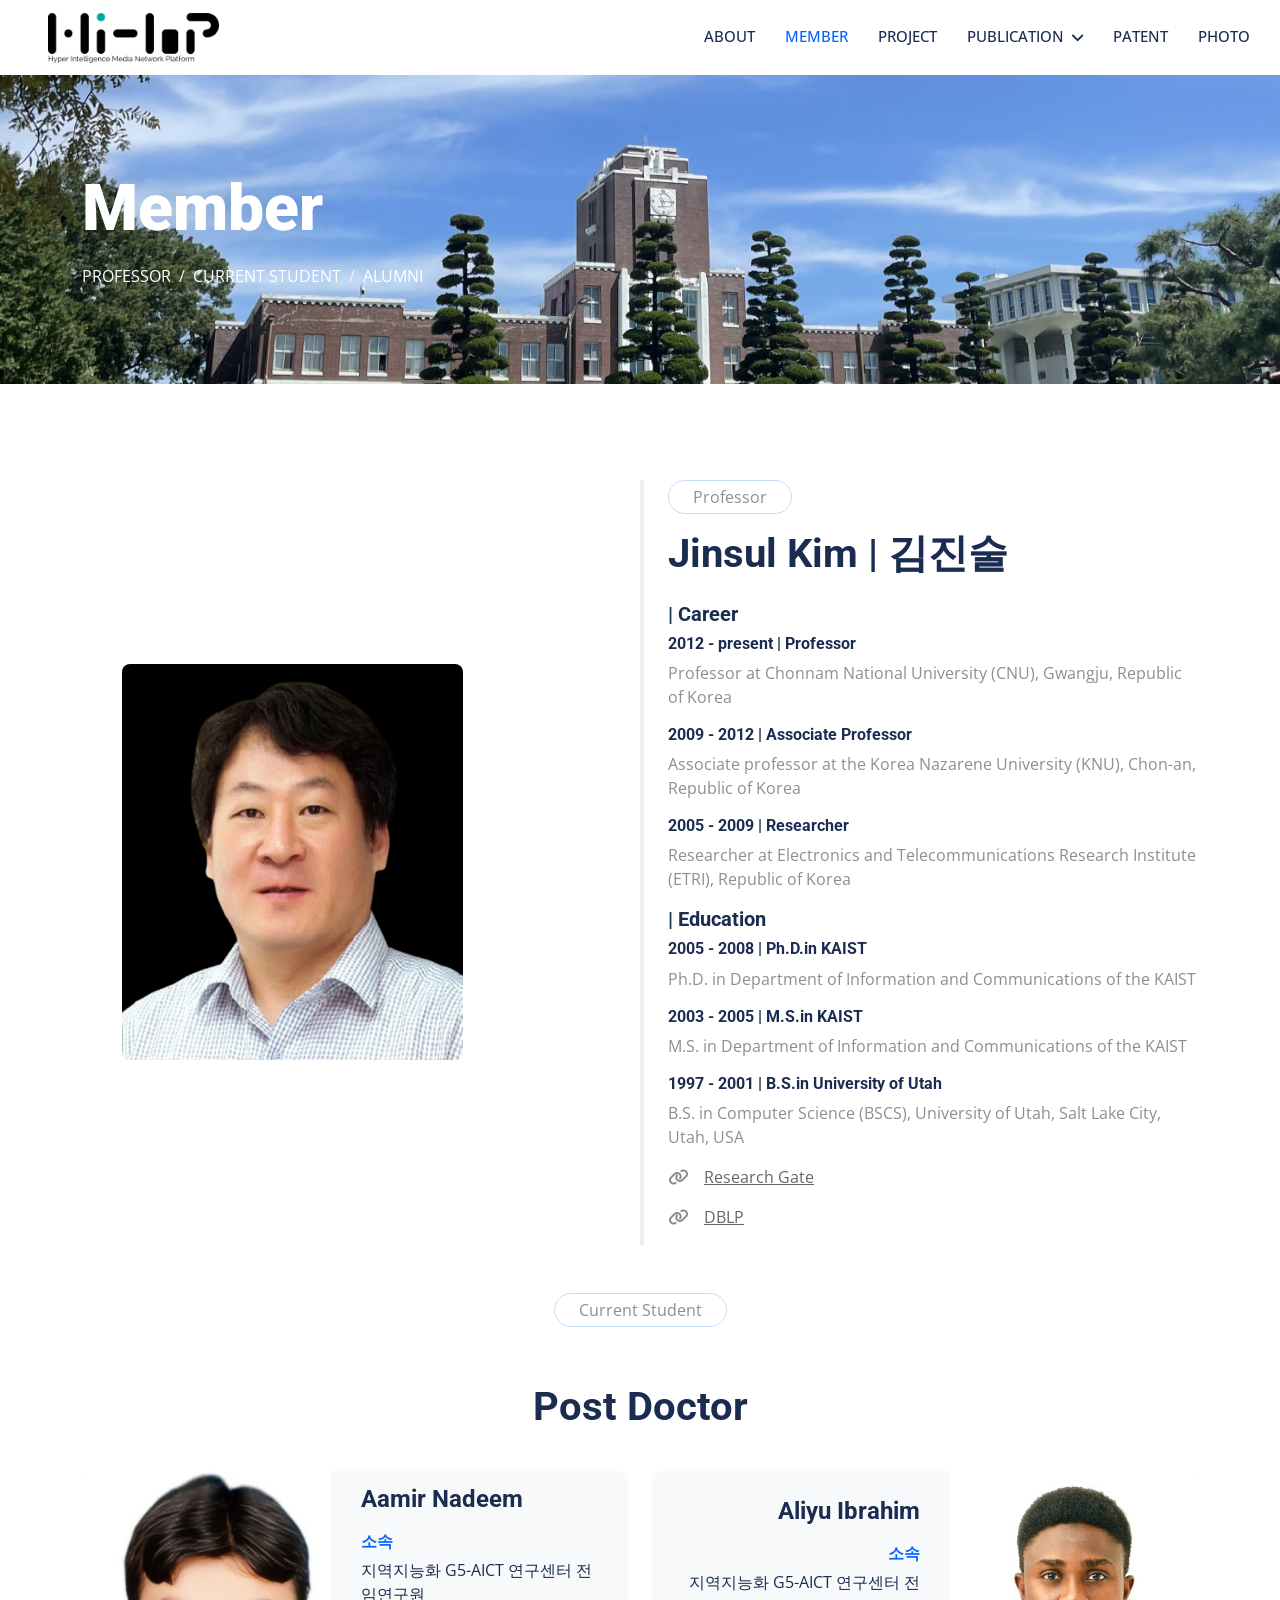
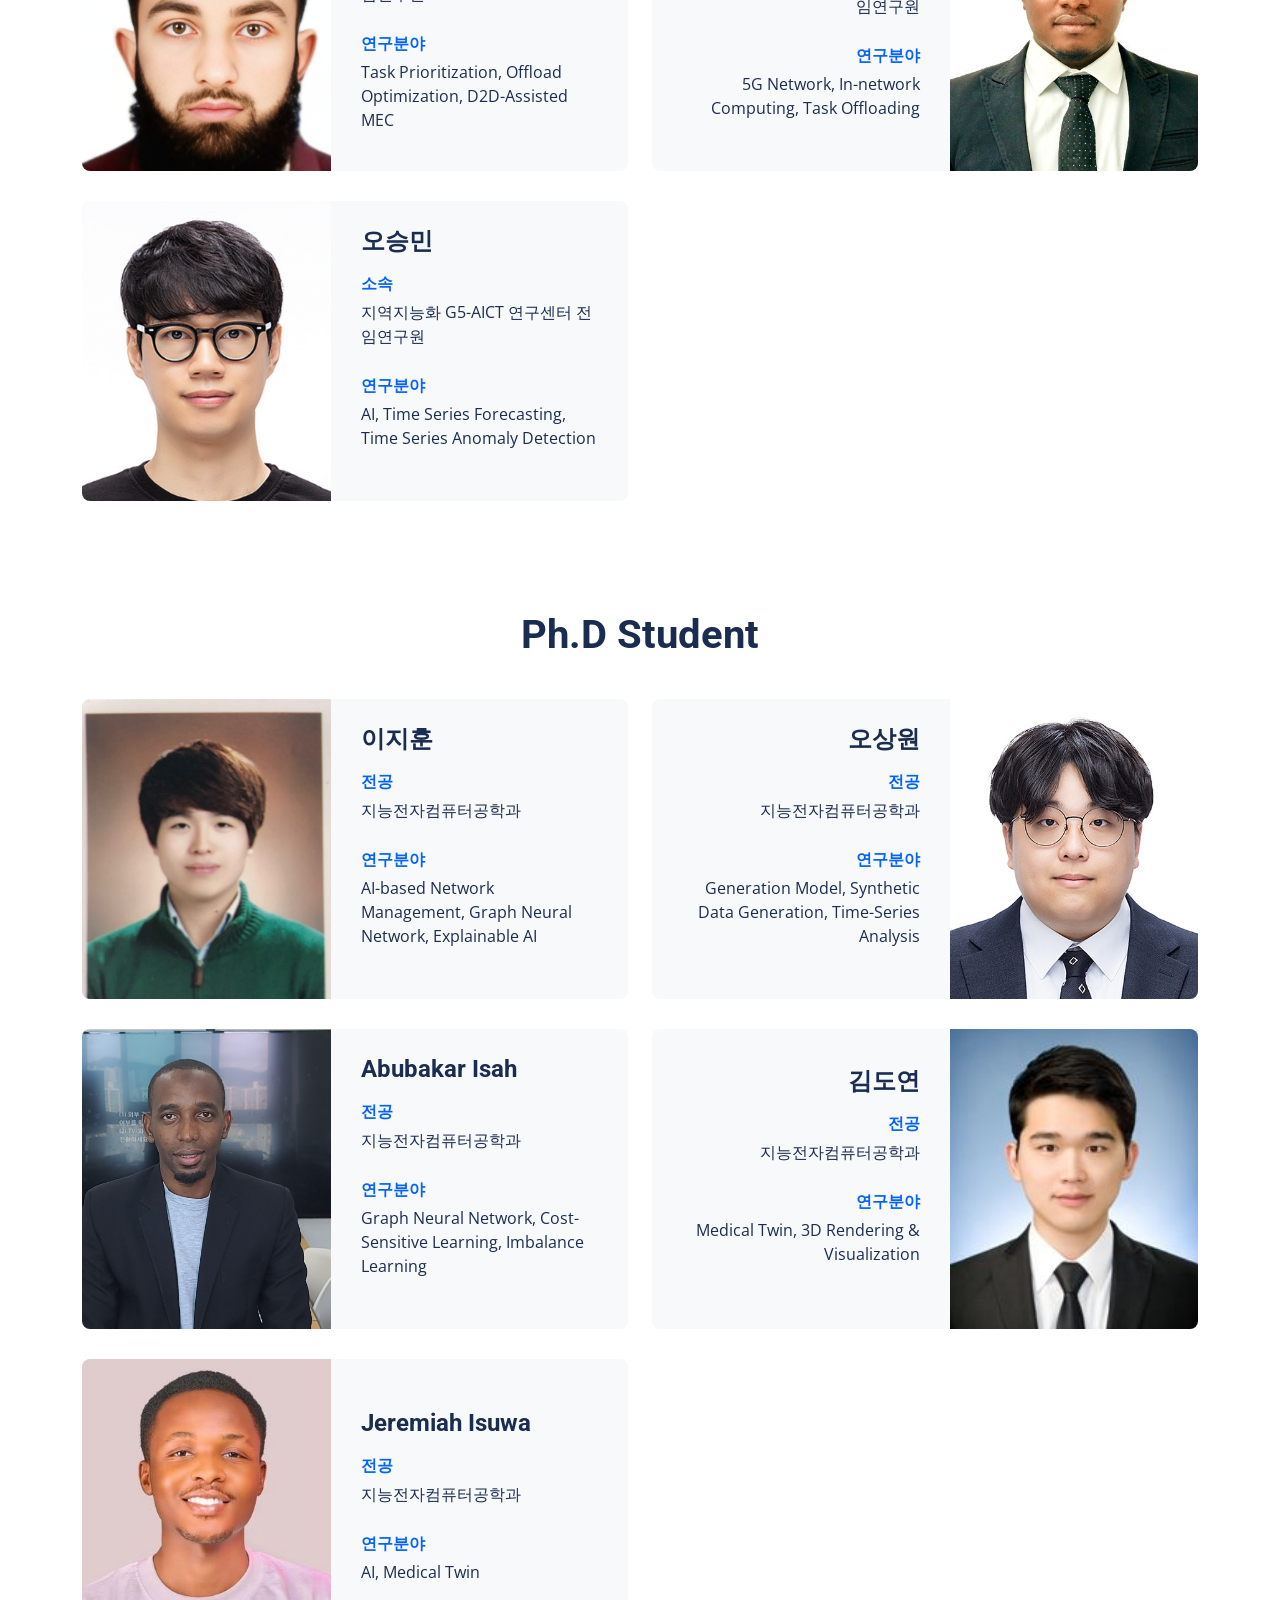
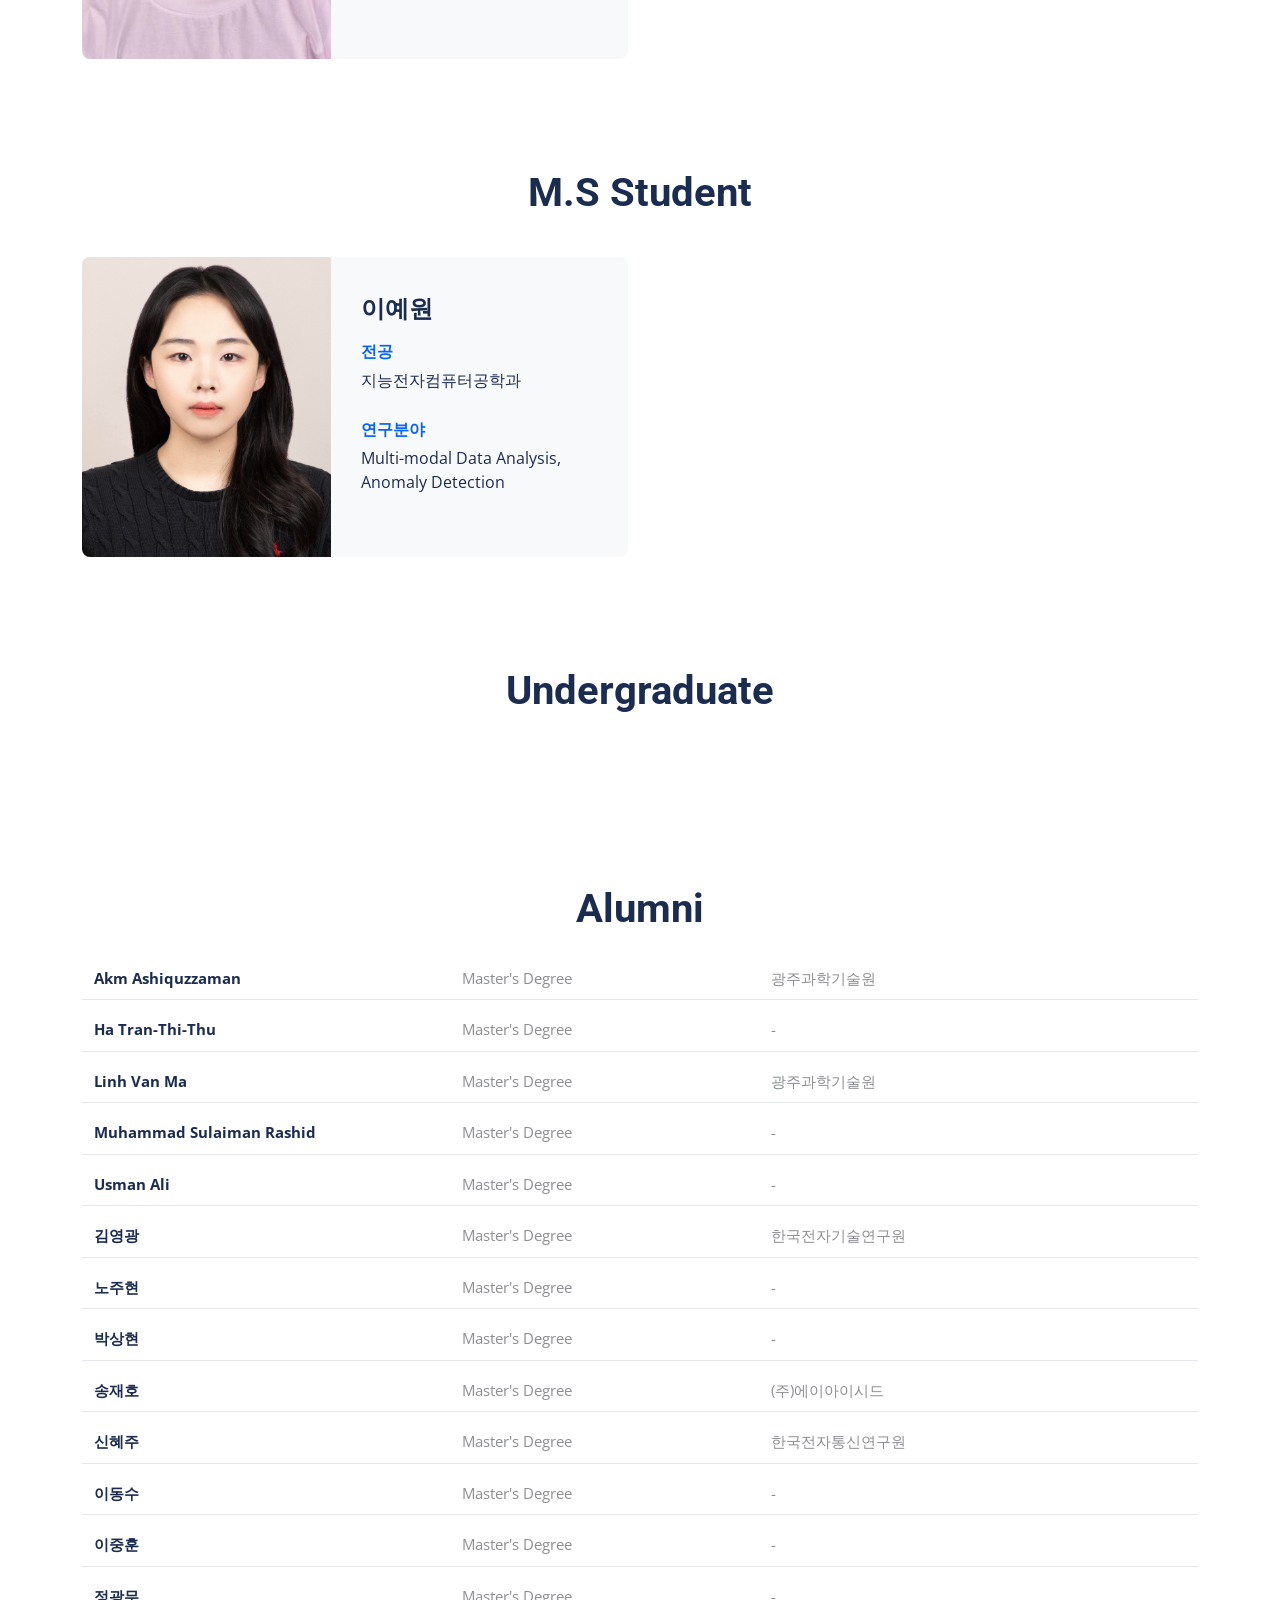
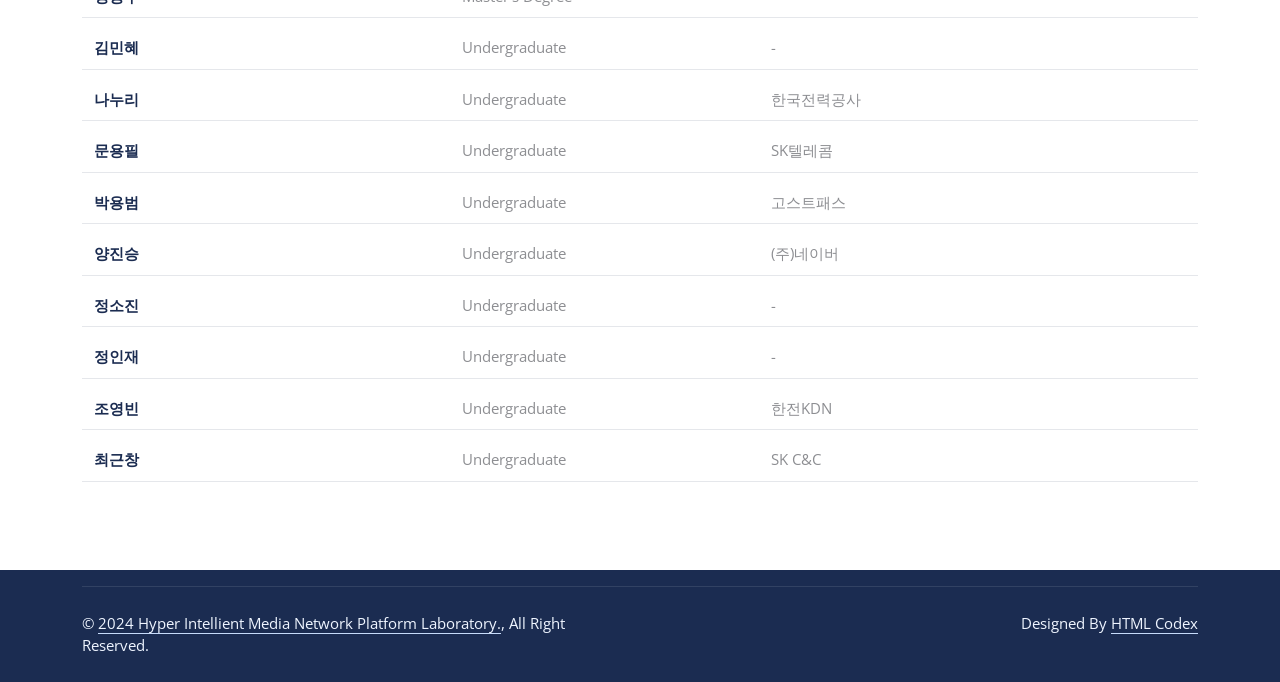
==== member.html @ 1d2a9668 "Publish site" ====
<!DOCTYPE html>
<html lang="en">

<head>
    <meta charset="utf-8">
    <title>Hi-IoP | Member</title>
    <meta content="" name="keywords">
    <meta content="" name="description">
    <meta name="viewport" content="width=device-width, initial-scale=1.0, maximum-scale=1.0, user-scalable=no">
    <link href="/img/hi_2.png" rel="icon">

    <link rel="preconnect" href="https://fonts.googleapis.com">
    <link rel="preconnect" href="https://fonts.gstatic.com" crossorigin>
    <link href="https://fonts.googleapis.com/css2?family=Open+Sans:wght@400;500&family=Roboto:wght@500;700;900&display=swap"
        rel="stylesheet">

    <link href="https://cdnjs.cloudflare.com/ajax/libs/font-awesome/6.0.0/css/all.min.css" rel="stylesheet">
    <link href="https://cdn.jsdelivr.net/npm/bootstrap-icons@1.4.1/font/bootstrap-icons.css" rel="stylesheet">

    <link href="/lib/animate/animate.min.css" rel="stylesheet">
    <link href="/lib/owlcarousel/assets/owl.carousel.min.css" rel="stylesheet">
    <link href="/lib/tempusdominus/css/tempusdominus-bootstrap-4.min.css" rel="stylesheet" />

    <link href="/css/bootstrap.min.css" rel="stylesheet">
    <link href="/css/style.css" rel="stylesheet">
    <link href="/static/site.css" rel="stylesheet">
    
</head>

<body>
    <!-- Spinner -->
    <div id="spinner"
        class="show bg-white position-fixed translate-middle w-100 vh-100 top-50 start-50 d-flex align-items-center justify-content-center">
        <div class="spinner-grow text-primary" style="width: 3rem; height: 3rem;" role="status">
            <span class="sr-only">Loading...</span>
        </div>
    </div>

    <!-- Navbar -->
    <nav class="navbar navbar-expand-lg bg-white navbar-light sticky-top p-0 wow fadeIn" data-wow-delay="0.1s">
        <a href="/" class="navbar-brand d-flex align-items-center px-4 px-lg-5">
            <img src="/img/Hi.png" alt="Hi-IoP Logo" style="height:50px; width:auto;">
        </a>
        <button type="button" class="navbar-toggler me-4" data-bs-toggle="collapse" data-bs-target="#navbarCollapse">
            <span class="navbar-toggler-icon"></span>
        </button>
        <div class="collapse navbar-collapse" id="navbarCollapse">
            <div class="navbar-nav ms-auto p-4 p-lg-0">
                <a href="/" class="nav-item nav-link ">About</a>
                <a href="/member" class="nav-item nav-link active">Member</a>
                <a href="/project" class="nav-item nav-link ">Project</a>
                <div class="nav-item dropdown">
                    <a href="#" class="nav-link dropdown-toggle "
                        data-bs-toggle="dropdown">Publication</a>
                    <div class="dropdown-menu rounded-0 rounded-bottom m-0">
                        <a href="/publication/in-jour" class="dropdown-item">International Journal</a>
                        <a href="/publication/dom-jour" class="dropdown-item">Domestic Journal</a>
                        <a href="/publication/in-conf" class="dropdown-item">International Conference</a>
                        <a href="/publication/dom-conf" class="dropdown-item">Domestic Conference</a>
                    </div>
                </div>
                <a href="/patent" class="nav-item nav-link ">Patent</a>
                <a href="/photo" class="nav-item nav-link ">Photo</a>
                
            </div>
        </div>
    </nav>

    
<!-- Page Header -->
<div class="container-fluid page-header py-5 mb-5 wow fadeIn" data-wow-delay="0.1s">
    <div class="container py-5">
        <h1 class="display-3 text-white mb-3 animated slideInDown">Member</h1>
        
        <nav aria-label="breadcrumb animated slideInDown">
            <ol class="breadcrumb text-uppercase mb-0">
                <li class="breadcrumb-item"><a class="text-white" href="#professor-section">Professor</a></li>
                <li class="breadcrumb-item"><a class="text-white" href="#current-section">Current student</a></li>
                <li class="breadcrumb-item"><a class="text-white" href="#alumni-section">Alumni</a></li>
            </ol>
        </nav>
    </div>
</div>

<!-- Professor -->
<div class="container-xxl py-5">
    <div class="container">
        <div class="row g-5">
            <div class="col-lg-6 wow fadeIn d-flex justify-content-center align-items-center" data-wow-delay="0.1s">
                <div class="d-flex flex-column">
                    <img class="img-fluid rounded w-75" src="/img/professor.png" alt="">
                </div>
            </div>
            <div class="col-lg-6 wow fadeIn" data-wow-delay="0.5s" style="border-left: solid #EFEFEF 0.25rem;">
                <p class="d-inline-block border rounded-pill py-1 px-4" id="professor-section">Professor</p>
                <h1 class="mb-4">Jinsul Kim | 김진술</h1>

                <h5>| Career</h5>
                <h6>2012 - present | Professor</h6>
                <p>Professor at Chonnam National University (CNU), Gwangju, Republic of Korea</p>
                <h6>2009 - 2012 | Associate Professor</h6>
                <p>Associate professor at the Korea Nazarene University (KNU), Chon-an, Republic of Korea</p>
                <h6>2005 - 2009 | Researcher</h6>
                <p>Researcher at Electronics and Telecommunications Research Institute (ETRI), Republic of Korea</p>

                <h5>| Education</h5>
                <h6>2005 - 2008 | Ph.D.in KAIST</h6>
                <p>Ph.D. in Department of Information and Communications of the KAIST</p>
                <h6>2003 - 2005 | M.S.in KAIST</h6>
                <p>M.S. in Department of Information and Communications of the KAIST</p>
                <h6>1997 - 2001 | B.S.in University of Utah </h6>
                <p>B.S. in Computer Science (BSCS), University of Utah, Salt Lake City, Utah, USA</p>

                <p><i class="fas fa-link text-black me-3"></i><a href="https://www.researchgate.net/profile/Jinsul-Kim"
                        style="text-decoration: underline; color:#666666">Research Gate</a></p>
                <p><i class="fas fa-link text-black me-3"></i><a href="https://dblp.uni-trier.de/pid/83/6377.html"
                        style="text-decoration: underline; color:#666666">DBLP</a></p>
            </div>
        </div>
    </div>
</div>

<div class="container">
    <div class="text-center mx-auto mb-0 wow fadeInUp" data-wow-delay="0.1s" style="max-width: 600px;">
        <p class="d-inline-block border rounded-pill py-1 px-4" id="current-section">Current Student</p>
    </div>
</div>

<!-- Current student sections -->

<div class="postdoc-section">
    <div class="container">
        <div class="postdoc-title">
            <h1>Post Doctor</h1>
        </div>
        <div class="row">
            
            <div class="col-6">
                <div class="postdoc-item">
                    <div class="postdoc-container ">
                        <div class="postdoc-image">
                            <img src="/img/member/나딤.jpg" alt="Aamir Nadeem">
                        </div>
                        <div class="postdoc-content">
                            <h2 class="postdoc-name">Aamir Nadeem</h2>
                            <div class="postdoc-info">
                                <p class="postdoc-label">소속</p>
                                <p class="postdoc-text">지역지능화 G5-AICT 연구센터 전임연구원</p>
                            </div>
                            <div class="postdoc-info">
                                <p class="postdoc-label">연구분야</p>
                                <p class="postdoc-text">Task Prioritization, Offload Optimization, D2D-Assisted MEC</p>
                            </div>
                        </div>
                    </div>
                </div>
            </div>
            
            <div class="col-6">
                <div class="postdoc-item">
                    <div class="postdoc-container reverse">
                        <div class="postdoc-image">
                            <img src="/img/member/알리유.jpg" alt="Aliyu Ibrahim">
                        </div>
                        <div class="postdoc-content">
                            <h2 class="postdoc-name">Aliyu Ibrahim</h2>
                            <div class="postdoc-info">
                                <p class="postdoc-label">소속</p>
                                <p class="postdoc-text">지역지능화 G5-AICT 연구센터 전임연구원</p>
                            </div>
                            <div class="postdoc-info">
                                <p class="postdoc-label">연구분야</p>
                                <p class="postdoc-text">5G Network, In-network Computing, Task Offloading</p>
                            </div>
                        </div>
                    </div>
                </div>
            </div>
            
            <div class="col-6">
                <div class="postdoc-item">
                    <div class="postdoc-container ">
                        <div class="postdoc-image">
                            <img src="/img/member/오승민.jpg" alt="오승민">
                        </div>
                        <div class="postdoc-content">
                            <h2 class="postdoc-name">오승민</h2>
                            <div class="postdoc-info">
                                <p class="postdoc-label">소속</p>
                                <p class="postdoc-text">지역지능화 G5-AICT 연구센터 전임연구원</p>
                            </div>
                            <div class="postdoc-info">
                                <p class="postdoc-label">연구분야</p>
                                <p class="postdoc-text">AI, Time Series Forecasting, Time Series Anomaly Detection</p>
                            </div>
                        </div>
                    </div>
                </div>
            </div>
            
        </div>
    </div>
</div>

<div class="phd-section">
    <div class="container">
        <div class="phd-title">
            <h1>Ph.D Student</h1>
        </div>
        <div class="row">
            
            <div class="col-6">
                <div class="phd-item">
                    <div class="phd-container ">
                        <div class="phd-image">
                            <img src="/img/member/이지훈.png" alt="이지훈">
                        </div>
                        <div class="phd-content">
                            <h2 class="phd-name">이지훈</h2>
                            <div class="phd-info">
                                <p class="phd-label">전공</p>
                                <p class="phd-text">지능전자컴퓨터공학과</p>
                            </div>
                            <div class="phd-info">
                                <p class="phd-label">연구분야</p>
                                <p class="phd-text">AI-based Network Management, Graph Neural Network, Explainable AI</p>
                            </div>
                        </div>
                    </div>
                </div>
            </div>
            
            <div class="col-6">
                <div class="phd-item">
                    <div class="phd-container reverse">
                        <div class="phd-image">
                            <img src="/img/member/1770366441543-KakaoTalk_20250319_114246599.jpg" alt="오상원">
                        </div>
                        <div class="phd-content">
                            <h2 class="phd-name">오상원</h2>
                            <div class="phd-info">
                                <p class="phd-label">전공</p>
                                <p class="phd-text">지능전자컴퓨터공학과</p>
                            </div>
                            <div class="phd-info">
                                <p class="phd-label">연구분야</p>
                                <p class="phd-text">Generation Model, Synthetic Data Generation, Time-Series Analysis</p>
                            </div>
                        </div>
                    </div>
                </div>
            </div>
            
            <div class="col-6">
                <div class="phd-item">
                    <div class="phd-container ">
                        <div class="phd-image">
                            <img src="/img/member/이사.jpg" alt="Abubakar Isah">
                        </div>
                        <div class="phd-content">
                            <h2 class="phd-name">Abubakar Isah</h2>
                            <div class="phd-info">
                                <p class="phd-label">전공</p>
                                <p class="phd-text">지능전자컴퓨터공학과</p>
                            </div>
                            <div class="phd-info">
                                <p class="phd-label">연구분야</p>
                                <p class="phd-text">Graph Neural Network, Cost-Sensitive Learning, Imbalance Learning</p>
                            </div>
                        </div>
                    </div>
                </div>
            </div>
            
            <div class="col-6">
                <div class="phd-item">
                    <div class="phd-container reverse">
                        <div class="phd-image">
                            <img src="/img/member/김도연.jpg" alt="김도연">
                        </div>
                        <div class="phd-content">
                            <h2 class="phd-name">김도연</h2>
                            <div class="phd-info">
                                <p class="phd-label">전공</p>
                                <p class="phd-text">지능전자컴퓨터공학과</p>
                            </div>
                            <div class="phd-info">
                                <p class="phd-label">연구분야</p>
                                <p class="phd-text">Medical Twin, 3D Rendering &amp; Visualization</p>
                            </div>
                        </div>
                    </div>
                </div>
            </div>
            
            <div class="col-6">
                <div class="phd-item">
                    <div class="phd-container ">
                        <div class="phd-image">
                            <img src="/img/member/제리.jpg" alt="Jeremiah Isuwa">
                        </div>
                        <div class="phd-content">
                            <h2 class="phd-name">Jeremiah Isuwa</h2>
                            <div class="phd-info">
                                <p class="phd-label">전공</p>
                                <p class="phd-text">지능전자컴퓨터공학과</p>
                            </div>
                            <div class="phd-info">
                                <p class="phd-label">연구분야</p>
                                <p class="phd-text">AI, Medical Twin</p>
                            </div>
                        </div>
                    </div>
                </div>
            </div>
            
        </div>
    </div>
</div>

<div class="ms-section">
    <div class="container">
        <div class="ms-title">
            <h1>M.S Student</h1>
        </div>
        <div class="row">
            
            <div class="col-6">
                <div class="ms-item">
                    <div class="ms-container ">
                        <div class="ms-image">
                            <img src="/img/member/이예원.jpg" alt="이예원">
                        </div>
                        <div class="ms-content">
                            <h2 class="ms-name">이예원</h2>
                            <div class="ms-info">
                                <p class="ms-label">전공</p>
                                <p class="ms-text">지능전자컴퓨터공학과</p>
                            </div>
                            <div class="ms-info">
                                <p class="ms-label">연구분야</p>
                                <p class="ms-text">Multi-modal Data Analysis, Anomaly Detection</p>
                            </div>
                        </div>
                    </div>
                </div>
            </div>
            
        </div>
    </div>
</div>

<div class="undergrad-section">
    <div class="container">
        <div class="undergrad-title">
            <h1>Undergraduate</h1>
        </div>
        <div class="row">
            
        </div>
    </div>
</div>


<div class="container">
    <div class="text-center mx-auto mb-0 wow fadeInUp" data-wow-delay="0.1s" style="max-width: 600px;">
        <p class="d-inline-block border rounded-pill py-1 px-4" id="alumni-section">Alumni</p>
    </div>
</div>

<!-- Alumni -->
<div class="alumni-section">
    <div class="container">
        <div class="alumni-title">
            <h1>Alumni</h1>
        </div>
        <div class="alumni-list">
            
            <div class="alumni-item">
                <strong>Akm Ashiquzzaman</strong>
                <div>Master&#39;s Degree</div>
                <div>광주과학기술원</div>
            </div>
            
            <div class="alumni-item">
                <strong>Ha Tran-Thi-Thu</strong>
                <div>Master&#39;s Degree</div>
                <div>-</div>
            </div>
            
            <div class="alumni-item">
                <strong>Linh Van Ma</strong>
                <div>Master&#39;s Degree</div>
                <div>광주과학기술원</div>
            </div>
            
            <div class="alumni-item">
                <strong>Muhammad Sulaiman Rashid</strong>
                <div>Master&#39;s Degree</div>
                <div>-</div>
            </div>
            
            <div class="alumni-item">
                <strong>Usman Ali</strong>
                <div>Master&#39;s Degree</div>
                <div>-</div>
            </div>
            
            <div class="alumni-item">
                <strong>김영광</strong>
                <div>Master&#39;s Degree</div>
                <div>한국전자기술연구원</div>
            </div>
            
            <div class="alumni-item">
                <strong>노주현</strong>
                <div>Master&#39;s Degree</div>
                <div>-</div>
            </div>
            
            <div class="alumni-item">
                <strong>박상현</strong>
                <div>Master&#39;s Degree</div>
                <div>-</div>
            </div>
            
            <div class="alumni-item">
                <strong>송재호</strong>
                <div>Master&#39;s Degree</div>
                <div>(주)에이아이시드</div>
            </div>
            
            <div class="alumni-item">
                <strong>신혜주</strong>
                <div>Master&#39;s Degree</div>
                <div>한국전자통신연구원</div>
            </div>
            
            <div class="alumni-item">
                <strong>이동수</strong>
                <div>Master&#39;s Degree</div>
                <div>-</div>
            </div>
            
            <div class="alumni-item">
                <strong>이중훈</strong>
                <div>Master&#39;s Degree</div>
                <div>-</div>
            </div>
            
            <div class="alumni-item">
                <strong>정광무</strong>
                <div>Master&#39;s Degree</div>
                <div>-</div>
            </div>
            
            <div class="alumni-item">
                <strong>김민혜</strong>
                <div>Undergraduate</div>
                <div>-</div>
            </div>
            
            <div class="alumni-item">
                <strong>나누리</strong>
                <div>Undergraduate</div>
                <div>한국전력공사</div>
            </div>
            
            <div class="alumni-item">
                <strong>문용필</strong>
                <div>Undergraduate</div>
                <div>SK텔레콤</div>
            </div>
            
            <div class="alumni-item">
                <strong>박용범</strong>
                <div>Undergraduate</div>
                <div>고스트패스</div>
            </div>
            
            <div class="alumni-item">
                <strong>양진승</strong>
                <div>Undergraduate</div>
                <div>(주)네이버</div>
            </div>
            
            <div class="alumni-item">
                <strong>정소진</strong>
                <div>Undergraduate</div>
                <div>-</div>
            </div>
            
            <div class="alumni-item">
                <strong>정인재</strong>
                <div>Undergraduate</div>
                <div>-</div>
            </div>
            
            <div class="alumni-item">
                <strong>조영빈</strong>
                <div>Undergraduate</div>
                <div>한전KDN</div>
            </div>
            
            <div class="alumni-item">
                <strong>최근창</strong>
                <div>Undergraduate</div>
                <div>SK C&amp;C</div>
            </div>
            
        </div>
    </div>
</div>


    <!-- Footer -->
    <div class="container-fluid bg-dark text-light footer mt-5 pt-3 wow fadeIn" data-wow-delay="0.1s">
        <div class="container">
            <div class="copyright">
                <div class="row">
                    <div class="col-md-6 text-center text-md-start mb-3 mb-md-0">
                        &copy; <a class="border-bottom" href="#">2024 Hyper Intellient Media Network Platform
                            Laboratory.</a>, All Right Reserved.
                    </div>
                    <div class="col-md-6 text-center text-md-end">
                        Designed By <a class="border-bottom" href="https://htmlcodex.com">HTML Codex</a>
                    </div>
                </div>
            </div>
        </div>
    </div>

    <script src="https://code.jquery.com/jquery-3.4.1.min.js"></script>
    <script src="https://cdn.jsdelivr.net/npm/bootstrap@5.0.0/dist/js/bootstrap.bundle.min.js"></script>
    <script src="/lib/wow/wow.min.js"></script>
    <script src="/lib/easing/easing.min.js"></script>
    <script src="/lib/waypoints/waypoints.min.js"></script>
    <script src="/lib/counterup/counterup.min.js"></script>
    <script src="/lib/owlcarousel/owl.carousel.min.js"></script>
    <script src="/lib/tempusdominus/js/moment.min.js"></script>
    <script src="/lib/tempusdominus/js/moment-timezone.min.js"></script>
    <script src="/lib/tempusdominus/js/tempusdominus-bootstrap-4.min.js"></script>
    <script src="/js/main.js"></script>
    <script src="/static/site.js"></script>
    
</body>

</html>
---- css/style.css ----
/********** Template CSS **********/
:root {
    --primary: #0463FA;
    --light: #EFF5FF;
    --dark: #1B2C51;
}

.fw-medium {
    font-weight: 500 !important;
}

.fw-bold {
    font-weight: 700 !important;
}

.fw-black {
    font-weight: 900 !important;
}

.back-to-top {
    position: fixed;
    display: none;
    right: 45px;
    bottom: 45px;
    z-index: 99;
}


/*** Spinner ***/
#spinner {
    opacity: 0;
    visibility: hidden;
    transition: opacity .5s ease-out, visibility 0s linear .5s;
    z-index: 99999;
}

#spinner.show {
    transition: opacity .5s ease-out, visibility 0s linear 0s;
    visibility: visible;
    opacity: 1;
}


/*** Button ***/
.btn {
    font-weight: 500;
    transition: .5s;
}

.btn.btn-primary,
.btn.btn-secondary {
    color: #FFFFFF;
}

.btn-square {
    width: 38px;
    height: 38px;
}

.btn-sm-square {
    width: 32px;
    height: 32px;
}

.btn-lg-square {
    width: 48px;
    height: 48px;
}

.btn-square,
.btn-sm-square,
.btn-lg-square {
    padding: 0;
    display: flex;
    align-items: center;
    justify-content: center;
    font-weight: normal;
}


/*** Navbar ***/
.navbar .dropdown-toggle::after {
    border: none;
    content: "\f107";
    font-family: "Font Awesome 5 Free";
    font-weight: 900;
    vertical-align: middle;
    margin-left: 8px;
}

.navbar .navbar-nav .nav-link {
    margin-right: 30px;
    padding: 25px 0;
    color: #FFFFFF;
    font-size: 15px;
    font-weight: 500;
    text-transform: uppercase;
    outline: none;
}

.navbar .navbar-nav .nav-link:hover,
.navbar .navbar-nav .nav-link.active {
    color: var(--primary);
}

@media (max-width: 991.98px) {
    .navbar .navbar-nav .nav-link  {
        margin-right: 0;
        padding: 10px 0;
    }

    .navbar .navbar-nav {
        border-top: 1px solid #EEEEEE;
    }
}

.navbar .navbar-brand,
.navbar a.btn {
    height: 75px;
}

.navbar .navbar-nav .nav-link {
    color: var(--dark);
    font-weight: 500;
}

.navbar.sticky-top {
    top: -100px;
    transition: .5s;
}

@media (min-width: 992px) {
    .navbar .nav-item .dropdown-menu {
        display: block;
        border: none;
        margin-top: 0;
        top: 150%;
        opacity: 0;
        visibility: hidden;
        transition: .5s;
    }

    .navbar .nav-item:hover .dropdown-menu {
        top: 100%;
        visibility: visible;
        transition: .5s;
        opacity: 1;
    }
}


/*** Header ***/
.header-carousel .owl-carousel-text {
    position: absolute;
    width: 100%;
    height: 100%;
    padding: 3rem;
    top: 0;
    left: 0;
    display: flex;
    align-items: center;
    justify-content: center;
    text-shadow: 0 0 30px rgba(0, 0, 0, .1);
}

.header-carousel .owl-nav {
    position: absolute;
    width: 200px;
    height: 45px;
    bottom: 30px;
    left: 50%;
    transform: translateX(-50%);
    display: flex;
    justify-content: space-between;
}

.header-carousel .owl-nav .owl-prev,
.header-carousel .owl-nav .owl-next {
    width: 45px;
    height: 45px;
    display: flex;
    align-items: center;
    justify-content: center;
    color: #FFFFFF;
    background: transparent;
    border: 1px solid #FFFFFF;
    border-radius: 45px;
    font-size: 22px;
    transition: .5s;
}

.header-carousel .owl-nav .owl-prev:hover,
.header-carousel .owl-nav .owl-next:hover {
    background: var(--primary);
    border-color: var(--primary);
}

.header-carousel .owl-dots {
    position: absolute;
    height: 45px;
    bottom: 30px;
    left: 50%;
    transform: translateX(-50%);
    display: flex;
    align-items: center;
    justify-content: center;
}

.header-carousel .owl-dot {
    position: relative;
    display: inline-block;
    margin: 0 5px;
    width: 15px;
    height: 15px;
    background: transparent;
    border: 1px solid #FFFFFF;
    border-radius: 15px;
    transition: .5s;
}

.header-carousel .owl-dot::after {
    position: absolute;
    content: "";
    width: 5px;
    height: 5px;
    top: 4px;
    left: 4px;
    background: #FFFFFF;
    border-radius: 5px;
}

.header-carousel .owl-dot.active {
    background: var(--primary);
    border-color: var(--primary);
}

.page-header {
    background: url(../img/header-page.jpg) top center no-repeat;
    background-size: cover;
    text-shadow: 0 0 30px rgba(0, 0, 0, .1);
}

.breadcrumb-item + .breadcrumb-item::before {
    color: var(--light);
}


/*** Service ***/
.service-item {
    transition: .5s;
}

.service-item:hover {
    margin-top: -10px;
    box-shadow: 0 .5rem 1.5rem rgba(0, 0, 0, .08);
}

.service-item .btn {
    width: 40px;
    height: 40px;
    display: inline-flex;
    align-items: center;
    background: #FFFFFF;
    border-radius: 40px;
    white-space: nowrap;
    overflow: hidden;
    transition: .5s;
}

.service-item:hover .btn {
    width: 140px;
}


/*** Feature ***/
@media (min-width: 992px) {
    .container.feature {
        max-width: 100% !important;
    }

    .feature-text  {
        padding-left: calc(((100% - 960px) / 2) + .75rem);
    }
}

@media (min-width: 1200px) {
    .feature-text  {
        padding-left: calc(((100% - 1140px) / 2) + .75rem);
    }
}

@media (min-width: 1400px) {
    .feature-text  {
        padding-left: calc(((100% - 1320px) / 2) + .75rem);
    }
}


/*** Team ***/
.team-item img {
    position: relative;
    top: 0;
    transition: .5s;
}

.team-item:hover img {
    top: -30px;
}

.team-item .team-text {
    position: relative;
    height: 100px;
    transition: .5s;
}

.team-item:hover .team-text {
    margin-top: -60px;
    height: 160px;
}

.team-item .team-text .team-social {
    opacity: 0;
    transition: .5s;
}

.team-item:hover .team-text .team-social {
    opacity: 1;
}

.team-item .team-social .btn {
    display: inline-flex;
    color: var(--primary);
    background: #FFFFFF;
    border-radius: 40px;
}

.team-item .team-social .btn:hover {
    color: #FFFFFF;
    background: var(--primary);
}


/*** Appointment ***/
.bootstrap-datetimepicker-widget.bottom {
    top: auto !important;
}

.bootstrap-datetimepicker-widget .table * {
    border-bottom-width: 0px;
}

.bootstrap-datetimepicker-widget .table th {
    font-weight: 500;
}

.bootstrap-datetimepicker-widget.dropdown-menu {
    padding: 10px;
    border-radius: 2px;
}

.bootstrap-datetimepicker-widget table td.active,
.bootstrap-datetimepicker-widget table td.active:hover {
    background: var(--primary);
}

.bootstrap-datetimepicker-widget table td.today::before {
    border-bottom-color: var(--primary);
}


/*** Testimonial ***/
.testimonial-carousel::before {
    position: absolute;
    content: "";
    top: 0;
    left: 0;
    height: 100%;
    width: 0;
    background: linear-gradient(to right, rgba(255, 255, 255, 1) 0%, rgba(255, 255, 255, 0) 100%);
    z-index: 1;
}

.testimonial-carousel::after {
    position: absolute;
    content: "";
    top: 0;
    right: 0;
    height: 100%;
    width: 0;
    background: linear-gradient(to left, rgba(255, 255, 255, 1) 0%, rgba(255, 255, 255, 0) 100%);
    z-index: 1;
}

@media (min-width: 768px) {
    .testimonial-carousel::before,
    .testimonial-carousel::after {
        width: 200px;
    }
}

@media (min-width: 992px) {
    .testimonial-carousel::before,
    .testimonial-carousel::after {
        width: 300px;
    }
}

.testimonial-carousel .owl-item .testimonial-text {
    background: var(--light);
    transform: scale(.8);
    transition: .5s;
}

.testimonial-carousel .owl-item.center .testimonial-text {
    background: var(--primary);
    transform: scale(1);
}

.testimonial-carousel .owl-item .testimonial-text *,
.testimonial-carousel .owl-item .testimonial-item img {
    transition: .5s;
}

.testimonial-carousel .owl-item.center .testimonial-text * {
    color: var(--light) !important;
}

.testimonial-carousel .owl-item.center .testimonial-item img {
    background: var(--primary) !important;
} 

.testimonial-carousel .owl-nav {
    position: absolute;
    width: 350px;
    top: 15px;
    left: 50%;
    transform: translateX(-50%);
    display: flex;
    justify-content: space-between;
    opacity: 0;
    transition: .5s;
    z-index: 1;
}

.testimonial-carousel:hover .owl-nav {
    width: 300px;
    opacity: 1;
}

.testimonial-carousel .owl-nav .owl-prev,
.testimonial-carousel .owl-nav .owl-next {
    position: relative;
    color: var(--primary);
    font-size: 45px;
    transition: .5s;
}

.testimonial-carousel .owl-nav .owl-prev:hover,
.testimonial-carousel .owl-nav .owl-next:hover {
    color: var(--dark);
}


/*** Footer ***/
.footer .btn.btn-social {
    margin-right: 5px;
    width: 35px;
    height: 35px;
    display: flex;
    align-items: center;
    justify-content: center;
    color: var(--light);
    border: 1px solid #FFFFFF;
    transition: .3s;
}

.footer .btn.btn-social:hover {
    color: var(--primary);
}

.footer .btn.btn-link {
    display: block;
    margin-bottom: 5px;
    padding: 0;
    text-align: left;
    color: #FFFFFF;
    font-size: 15px;
    font-weight: normal;
    text-transform: capitalize;
    transition: .3s;
}

.footer .btn.btn-link::before {
    position: relative;
    content: "\f105";
    font-family: "Font Awesome 5 Free";
    font-weight: 900;
    margin-right: 10px;
}

.footer .btn.btn-link:hover {
    color: var(--primary);
    letter-spacing: 1px;
    box-shadow: none;
}

.footer .copyright {
    padding: 25px 0;
    font-size: 15px;
    border-top: 1px solid rgba(256, 256, 256, .1);
}

.footer .copyright a {
    color: var(--light);
}

.footer .copyright a:hover {
    color: var(--primary);
}


/* card에 대한 css 추가 */
/* 카드 컨테이너 스타일 */
.card-container {
    perspective: 1000px;
    margin-bottom: 50px;
    height: 300px; /* 고정 높이 설정 */
}

/* 카드 뒤집기 효과를 위한 스타일 */
.card-flip {
    position: relative;
    width: 100%;
    height: 100%;
    transition: transform 0.6s;
    transform-style: preserve-3d;
    cursor: pointer;
}

/* 카드가 클릭되었을 때의 회전 효과 */
.card-flip.flipped {
    transform: rotateY(180deg);
}

/* 카드의 앞면과 뒷면의 공통 스타일 */
.card-front,
.card-back {
    position: absolute;
    width: 100%;
    height: 350px; /* 고정 높이 설정 */
    backface-visibility: hidden;
    -webkit-backface-visibility: hidden; /* Safari 지원 */
}

/* 카드 내부 service-item 조정 */
.card-front .service-item,
.card-back .service-item {
    height: 100%;
    margin: 0;
    overflow: hidden; /* 내용이 넘치지 않도록 */
}

/* 제목 텍스트 처리 */
.card-front .service-item h6,
.card-back .service-item h6 {
    display: -webkit-box;
    -webkit-line-clamp: 4; /* 최대 4줄까지 표시 */
    -webkit-box-orient: vertical;
    overflow: hidden;
    text-overflow: ellipsis;
    max-height: 6em; /* 대략적인 4줄 높이 */
}

/* 뒷면은 처음에 뒤집어져 있음 */
.card-back {
    transform: rotateY(180deg);
}

/* 호버 효과 */
.card-flip:hover {
    box-shadow: 0 4px 8px rgba(0,0,0,0.1);
}

/* 반응형 조정 */
@media (max-width: 991.98px) {
    .card-container {
        margin-bottom: 20px;
    }
}

/* 부모 컨테이너 정렬 */
.row.g-4 {
    display: flex;
    flex-wrap: wrap;
}

.col-lg-4.col-md-6 {
    display: flex;
    flex-direction: column;
}

/*Custom Table*/
.journal-container {
    max-width: 1200px;
    margin: 0 auto;
    padding: 2rem;
}

.journal-title {
    font-size: 2rem;
    font-weight: bold;
    color: #1B2C51;
    margin-bottom: 2rem;
    text-align: center;
}

.journal-list {
    display: flex;
    flex-direction: column;
    gap: 1.5rem;
}

.journal-item {
    background: white;
    border: 1px solid #e5e7eb;
    border-radius: 8px;
    padding: 1.5rem;
    transition: all 0.3s ease;
    position: relative;
    overflow: hidden;
    opacity: 0;
    transform: translateY(20px);
    animation: fadeIn 0.5s ease forwards;
}

@keyframes fadeIn {
    to {
        opacity: 1;
        transform: translateY(0);
    }
}

/* .journal-item:hover {
    box-shadow: 0 10px 20px rgba(0, 0, 0, 0.1);
    transform: translateY(-5px);
} */

/* .journal-item::before {
    content: '';
    position: absolute;
    left: 0;
    top: 0;
    height: 100%;
    width: 4px;
    background: #0463FA;
    transform: scaleY(0);
    transition: transform 0.3s ease;
} */

.journal-item:hover::before {
    transform: scaleY(1);
}

.journal-item-header {
    display: grid;
    grid-template-columns: 1fr auto;
    gap: 1rem;
    margin-bottom: 1rem;
}

.journal-date {
    font-size: 0.9rem;
    color: #6b7280;
}

.journal-category {
    padding: 0.25rem 0.75rem;
    background: #EFF5FF;
    color: #0463FA;
    border-radius: 4px;
    font-size: 0.875rem;
}

.journal-item-title {
    font-size: 1.25rem;
    font-weight: 600;
    color: #1B2C51;
    margin-bottom: 0.75rem;
    line-height: 1.4;
}

.journal-item-authors {
    color: #4b5563;
    margin-bottom: 1rem;
    font-size: 0.95rem;
}

.journal-link {
    display: inline-flex;
    align-items: center;
    padding: 0.5rem 1rem;
    color: #0463FA;
    border: 1px solid #0463FA;
    border-radius: 4px;
    text-decoration: none;
    transition: all 0.3s ease;
    font-size: 0.9rem;
}

.journal-link:hover {
    background: #0463FA;
    color: white;
}

/**/
.conference-container {
    max-width: 1200px;
    margin: 0 auto;
    padding: 2rem;
}

.conference-title {
    font-size: 2rem;
    font-weight: bold;
    color: #1B2C51;
    margin-bottom: 2rem;
    text-align: center;
}

.conference-list {
    display: flex;
    flex-direction: column;
    gap: 1.5rem;
}

.conference-item {
    background: white;
    border: 1px solid #e5e7eb;
    border-radius: 8px;
    padding: 1.5rem;
    transition: all 0.3s ease;
    position: relative;
    overflow: hidden;
    opacity: 0;
    transform: translateY(20px);
    animation: fadeIn 0.5s ease forwards;
}

/* .conference-item:hover {
    box-shadow: 0 10px 20px rgba(0, 0, 0, 0.1);
    transform: translateY(-5px);
} */

/* .conference-item::before {
    content: '';
    position: absolute;
    left: 0;
    top: 0;
    height: 100%;
    width: 4px;
    background: #0463FA;
    transform: scaleY(0);
    transition: transform 0.3s ease;
} */

.conference-item:hover::before {
    transform: scaleY(1);
}

.conference-item-header {
    display: grid;
    grid-template-columns: 1fr auto;
    gap: 1rem;
    margin-bottom: 1rem;
}

.conference-date {
    font-size: 0.9rem;
    color: #6b7280;
}

.conference-category {
    padding: 0.25rem 0.75rem;
    background: #EFF5FF;
    color: #0463FA;
    border-radius: 4px;
    font-size: 0.875rem;
}

.conference-item-title {
    font-size: 1.25rem;
    font-weight: 600;
    color: #1B2C51;
    margin-bottom: 0.75rem;
    line-height: 1.4;
}

.conference-item-authors {
    color: #4b5563;
    margin-bottom: 1rem;
    font-size: 0.95rem;
}

.conference-link {
    display: inline-flex;
    align-items: center;
    padding: 0.5rem 1rem;
    color: #0463FA;
    border: 1px solid #0463FA;
    border-radius: 4px;
    text-decoration: none;
    transition: all 0.3s ease;
    font-size: 0.9rem;
}

.conference-link:hover {
    background: #0463FA;
    color: white;
}

.load-more {
    margin-top: 2rem;
    text-align: center;
}

.load-more-btn {
    padding: 0.75rem 2rem;
    background: #0463FA;
    color: white;
    border: none;
    border-radius: 4px;
    cursor: pointer;
    font-size: 1rem;
    transition: all 0.3s ease;
}

.load-more-btn:hover {
    background: #0352c9;
    transform: translateY(-2px);
}

.hidden {
    display: none;
}

.journal-item-content {
    margin-bottom: 1rem;
}

.journal-item-authors {
    font-weight: 600;
    color: #1B2C51;
    margin-bottom: 0.25rem;
}

.journal-item-publisher {
    font-size: 0.875rem;
    color: #6b7280;
}

.journal-item-footer {
    display: flex;
    justify-content: flex-end;
    align-items: center;
}


/**/

.conference-item-content {
    margin-bottom: 1rem;
}

.conference-item-authors {
    font-weight: 600;
    color: #1B2C51;
    margin-bottom: 0.25rem;
}

.conference-item-publisher {
    font-size: 0.875rem;
    color: #6b7280;
}

.conference-item-footer {
    display: flex;
    justify-content: flex-end;
    align-items: center;
}

/**/
.journal-title-link {
    color: #1B2C51;
    text-decoration: none;
    transition: color 0.3s ease;
}

.journal-title-link:hover {
    color: #0463FA;
    text-decoration: underline;
}

.journal-item-title {
    margin-bottom: 1rem;
}

/**/
.conference-title-link {
    color: #1B2C51;
    text-decoration: none;
    transition: color 0.3s ease;
}

.conference-title-link:hover {
    color: #0463FA;
    text-decoration: underline;
}

.conference-item-title {
    margin-bottom: 1rem;
}

/**/
.journal-item-header {
    display: flex;
    align-items: flex-start;
    gap: 1rem;
}

.journal-number {
    font-size: 1.5rem;
    font-weight: bold;
    color: #0463FA;
    min-width: 2rem;
}

.journal-meta {
    display: flex;
    gap: 1rem;
    align-items: center;
}

/**/
.conference-item-header {
    display: flex;
    align-items: flex-start;
    gap: 1rem;
}

.conference-number {
    font-size: 1.5rem;
    font-weight: bold;
    color: #0463FA;
    min-width: 2rem;
}

.conference-meta {
    display: flex;
    gap: 1rem;
    align-items: center;
}

/**/
.journal-item-header {
    display: flex;
    justify-content: space-between;
    align-items: flex-start;
    gap: 1rem;
 }
 
 .journal-meta-left {
    display: flex;
    gap: 1rem;
    align-items: center;
 }
 
 .journal-number {
    font-size: 1.5rem;
    font-weight: bold;
    color: #0463FA;
    min-width: 2rem;
 }

 /**/
 .conference-item-header {
    display: flex;
    justify-content: space-between;
    align-items: flex-start;
    gap: 1rem;
 }
 
 .conference-meta-left {
    display: flex;
    gap: 1rem;
    align-items: center;
 }
 
 .conference-number {
    font-size: 1.5rem;
    font-weight: bold;
    color: #0463FA;
    min-width: 2rem;
 }


 /**/
 .patent-container {
    max-width: 1200px;
    margin: 0 auto;
    padding: 2rem;
}

.patent-item {
    background: white;
    border: 1px solid #e5e7eb;
    border-radius: 8px;
    padding: 1.5rem;
    transition: all 0.3s ease;
    position: relative;
    margin-bottom: 1rem;
}

/* .patent-item:hover {
    box-shadow: 0 10px 20px rgba(0, 0, 0, 0.1);
    transform: translateY(-5px);
} */

.patent-header {
    display: flex;
    justify-content: space-between;
    align-items: center;
    margin-bottom: 1rem;
}

.patent-header-left {
    display: flex;
    align-items: center;
    gap: 1rem;
}

.patent-number {
    font-size: 1.5rem;
    font-weight: bold;
    color: var(--primary);
}

.patent-date {
    color: #6b7280;
    font-size: 0.9rem;
}

/*여기*/
.patent-year-tag {
    background: #F5F0F9;
    color:  #4A148C;
    padding: 0.25rem 0.75rem;
    border-radius: 4px;
    font-size: 0.875rem;
}

.patent-title-link {
    color: var(--dark);
    text-decoration: none;
    font-size: 1.15rem;
    font-weight: 600;
    display: block;
    margin: 1rem 0;
    line-height: 1.4;
}

.patent-title-link:hover {
    color: var(--primary);
}

.patent-authors {
    color: #4b5563;
    font-size: 0.95rem;
}

.load-more-btn {
    display: block;
    margin: 2rem auto;
    padding: 0.75rem 2rem;
    background: var(--primary);
    color: white;
    border: none;
    border-radius: 4px;
    cursor: pointer;
}

.hidden {
    display: none;
}



.journal-item-content {
    display: flex;
    justify-content: space-between;
    align-items: center;
    margin-bottom: 1rem;
}

.content-left {
    flex: 1;
}

.journal-item-authors {
    font-weight: 600;
    color: #1B2C51;
    margin-bottom: 0.25rem;
}

.journal-item-publisher {
    font-size: 0.875rem;
    color: #6b7280;
}

.journal-view-more {
    display: inline-flex;
    align-items: center;
    padding: 0.5rem 1rem;
    background-color: rgb(239, 245, 255);
    color: #0463FA;
    border-radius: 4px;
    text-decoration: none;
    transition: all 0.3s ease;
    font-size: 0.9rem;
    margin-left: 1rem;
}

.journal-view-more:hover {
    background-color: #8eb4ec;
    color: white;
}


.conference-item-content {
    display: flex;
    justify-content: space-between;
    align-items: center;
    margin-bottom: 1rem;
}

.content-left {
    flex: 1;
}

.conference-item-authors {
    font-weight: 600;
    color: #1B2C51;
    margin-bottom: 0.25rem;
}

.conference-item-publisher {
    font-size: 0.875rem;
    color: #6b7280;
}

.conference-view-more {
    display: inline-flex;
    align-items: center;
    padding: 0.5rem 1rem;
    background-color:rgb(239, 245, 255);
    color: #0463FA;
    border-radius: 4px;
    text-decoration: none;
    transition: all 0.3s ease;
    font-size: 0.9rem;
    margin-left: 1rem;
}

.conference-view-more:hover {
    background-color: #8eb4ec;
    color: white;
}

.journal-view-more.disabled {
    background-color: #cccccc;
    color:white;
    cursor: not-allowed;
    opacity: 0.7;
    pointer-events: none;
}


.conference-view-more.disabled {
    background-color: #cccccc;
    color:white;
    cursor: not-allowed;
    opacity: 0.7;
    pointer-events: none;
}


.patent-content {
    display: flex;
    justify-content: space-between;
    align-items: center;
    margin-top: 1rem;
}

.content-left {
    flex: 1;
}

.patent-title {
    font-size: 1.15rem;
    font-weight: 600;
    color: var(--dark);
    margin: 1rem 0;
    line-height: 1.4;
}

.patent-view-more {
    display: inline-flex;
    align-items: center;
    padding: 0.5rem 1rem;
    background-color: #0463FA;
    color: white;
    border-radius: 4px;
    text-decoration: none;
    transition: all 0.3s ease;
    font-size: 0.9rem;
    margin-left: 1rem;
}

.patent-view-more:hover {
    background-color: #0352c9;
    color: white;
}

.patent-view-more.disabled {
    background-color: #cccccc;
    cursor: not-allowed;
    opacity: 0.7;
    pointer-events: none;
}
---- static/site.css ----
/* Flask page styles. Shared card and publication styles also live in
   css/style.css, which Flask serves alongside these additions. */

/* ---- Homepage notice popup ---- */
.notice-popup {
    width: fit-content;
    max-width: calc(100vw - 24px);
    max-height: calc(100vh - 24px);
    max-height: calc(100dvh - 24px);
    margin: auto;
    padding: 0;
    border: 0;
    border-radius: 12px;
    background: #fff;
    box-shadow: 0 24px 80px rgba(15, 23, 42, 0.3);
    overflow: auto;
}
.notice-popup::backdrop { background: rgba(15, 23, 42, 0.55); }
.notice-popup-image {
    display: block;
    width: auto;
    height: auto;
    max-width: min(560px, calc(100vw - 24px));
    max-height: calc(100vh - 84px);
    max-height: calc(100dvh - 84px);
    margin: 0 auto;
}
.notice-popup-actions {
    display: flex;
    align-items: stretch;
    border-top: 1px solid #e5e7eb;
    background: #fff;
}
.notice-popup-actions button {
    min-height: 52px;
    padding: 12px 16px;
    border: 0;
    background: transparent;
    color: #334155;
    font: inherit;
    font-size: 14px;
    line-height: 1.5;
    cursor: pointer;
}
.notice-popup-actions [data-popup-hide-today] { flex: 1; }
.notice-popup-actions [data-popup-close] { border-left: 1px solid #e5e7eb; font-weight: 700; }
.notice-popup-actions button:hover { background: #f1f5f9; }
.notice-popup-actions button:focus-visible { outline: 2px solid #0463fa; outline-offset: -4px; }
html.notice-popup-open, html.notice-popup-open body { overflow: hidden; }

/* ---- Member section cards: postdoc / phd / ms / undergrad ---- */
.postdoc-section, .phd-section, .ms-section, .undergrad-section { padding: 40px 0; }
.postdoc-title, .phd-title, .ms-title, .undergrad-title { margin-bottom: 40px; text-align: center; }

.postdoc-item, .phd-item, .ms-item, .undergrad-item {
    margin-bottom: 30px;
    background: #f8f9fa;
    border-radius: 8px;
    overflow: hidden;
    height: 300px;
}
.postdoc-container, .phd-container, .ms-container, .undergrad-container { display: flex; height: 100%; }
.postdoc-container.reverse, .phd-container.reverse, .ms-container.reverse, .undergrad-container.reverse { flex-direction: row-reverse; }

.postdoc-image, .phd-image, .ms-image, .undergrad-image {
    width: 280px;
    height: 330px;
    position: relative;
    overflow: hidden;
}
.postdoc-image img, .phd-image img, .ms-image img, .undergrad-image img {
    width: 100%; height: 100%; object-fit: cover;
}
.postdoc-content, .phd-content, .ms-content, .undergrad-content {
    width: 60%;
    padding: 30px;
    display: flex;
    flex-direction: column;
    justify-content: center;
}
.postdoc-container.reverse .postdoc-content,
.phd-container.reverse .phd-content,
.ms-container.reverse .ms-content,
.undergrad-container.reverse .undergrad-content { text-align: right; align-items: flex-end; }

.postdoc-name, .phd-name, .ms-name, .undergrad-name {
    font-size: 24px; font-weight: bold; margin-bottom: 15px; color: var(--dark);
}
.postdoc-info, .phd-info, .ms-info, .undergrad-info { margin-bottom: 10px; }
.postdoc-label, .phd-label, .ms-label, .undergrad-label {
    font-weight: bold; margin-bottom: 5px; color: var(--primary);
}
.postdoc-text, .phd-text, .ms-text, .undergrad-text { color: var(--dark); margin-bottom: 15px; }

@media (max-width: 768px) {
    .postdoc-container, .postdoc-container.reverse,
    .phd-container, .phd-container.reverse,
    .ms-container, .ms-container.reverse,
    .undergrad-container, .undergrad-container.reverse { flex-direction: column; height: auto; }
    .postdoc-image, .postdoc-content,
    .phd-image, .phd-content,
    .ms-image, .ms-content,
    .undergrad-image, .undergrad-content { width: 100%; }
    .postdoc-item, .phd-item, .ms-item, .undergrad-item { height: auto; }
    .postdoc-content, .postdoc-container.reverse .postdoc-content,
    .phd-content, .phd-container.reverse .phd-content,
    .ms-content, .ms-container.reverse .ms-content,
    .undergrad-content, .undergrad-container.reverse .undergrad-content { text-align: left; align-items: flex-start; }
}

/* ---- Alumni ---- */
.alumni-section { padding: 40px 0; }
.alumni-title { margin-bottom: 24px; text-align: center; }
.alumni-list { display: grid; gap: 8px; }
.alumni-item {
    padding: 10px 12px;
    border-bottom: 1px solid #e5e7eb;
    display: grid;
    grid-template-columns: 1.2fr 1fr 1.4fr;
    gap: 12px;
    font-size: 15px;
}
.alumni-item strong { color: var(--dark); }
@media (max-width: 768px) { .alumni-item { grid-template-columns: 1fr; } }

/* ---- Patent status and country ---- */
.patent-header { flex-wrap: wrap; gap: 0.75rem; }
.patent-tags { display: flex; flex-wrap: wrap; align-items: center; gap: 0.5rem; }
.patent-status, .patent-country {
    padding: 0.25rem 0.75rem;
    border-radius: 4px;
    font-size: 0.875rem;
    font-weight: 600;
}
.patent-status-filed { background: #e8f0ff; color: #1d4ed8; }
.patent-status-registered { background: #dcfce7; color: #166534; }
.patent-status-unknown, .patent-country { background: #f3f4f6; color: #4b5563; }

/* ---- Photo gallery ---- */
.gallery-section { max-width: 1200px; margin: 0 auto; padding: 20px; }
.category-carousel {
    position: relative;
    background: #f3f4f6;
    padding: 1rem;
    border-radius: 8px;
    margin-bottom: 2rem;
    display: flex;
    justify-content: center;
    width: 100%;
}
.category-container {
    display: flex;
    justify-content: center;
    gap: 1rem;
    overflow: hidden;
    position: relative;
    padding: 0 40px;
    transition: transform 0.3s ease;
    width: calc(100% - 80px);
    max-width: 800px;
}
.category-btn {
    padding: 0.5rem 1.5rem;
    border: none;
    border-radius: 9999px;
    background: white;
    cursor: pointer;
    transition: all 0.3s ease;
    white-space: nowrap;
    flex: 0 0 auto;
    min-width: fit-content;
    text-align: center;
    font-size: 0.875rem;
}
.category-btn.active { background: #2563eb; color: white; }
.carousel-btn {
    position: absolute;
    top: 50%;
    transform: translateY(-50%);
    background: white;
    border: none;
    width: 32px;
    height: 32px;
    border-radius: 50%;
    cursor: pointer;
    display: flex;
    align-items: center;
    justify-content: center;
    box-shadow: 0 1px 3px rgba(0,0,0,0.1);
    z-index: 2;
}
.carousel-btn:hover { background: #f3f4f6; }
.carousel-btn.prev { left: 8px; }
.carousel-btn.next { right: 8px; }
.carousel-btn:disabled { cursor: not-allowed; opacity: 0.5; }

.gallery-grid {
    display: grid;
    grid-template-columns: repeat(auto-fill, minmax(300px, 1fr));
    gap: 1.5rem;
}
.gallery-item {
    background: white;
    border-radius: 8px;
    overflow: hidden;
    box-shadow: 0 4px 6px rgba(0,0,0,0.1);
    cursor: pointer;
    transition: transform 0.3s ease;
    height: 360px;
    display: flex;
    flex-direction: column;
}
.gallery-item:hover { transform: translateY(-4px); }
.gallery-item-image { width: 100%; height: 260px; position: relative; overflow: hidden; }
.gallery-item-image img { width: 100%; height: 100%; object-fit: cover; position: absolute; top: 0; left: 0; }
.gallery-item-content { padding: 1rem; flex: 1; display: flex; flex-direction: column; justify-content: space-between; }
.gallery-item-title {
    font-size: 1.125rem; font-weight: 600; margin: 0;
    overflow: hidden; text-overflow: ellipsis;
    display: -webkit-box; -webkit-line-clamp: 2; -webkit-box-orient: vertical;
}
.gallery-item-date { font-size: 0.875rem; color: #666; margin: 0; }

.modal {
    display: none;
    position: fixed; top: 0; left: 0; right: 0; bottom: 0;
    background: rgba(0,0,0,0.9);
    z-index: 1000;
    padding: 2rem;
}
.modal.active { display: flex; align-items: center; justify-content: center; }
.modal-content { background: white; border-radius: 8px; max-width: 900px; width: 100%; position: relative; }
.modal-image-container { position: relative; width: 100%; height: 500px; background: #f3f4f6; }
.modal-image { width: 100%; height: 100%; object-fit: contain; }
.modal-nav-btn {
    position: absolute; top: 50%; transform: translateY(-50%);
    background: white; border: none; width: 40px; height: 40px; border-radius: 50%;
    cursor: pointer; display: flex; align-items: center; justify-content: center;
    box-shadow: 0 2px 4px rgba(0,0,0,0.1); z-index: 1;
}
.modal-nav-btn:hover { background: #f3f4f6; }
.modal-nav-btn.prev { left: 1rem; }
.modal-nav-btn.next { right: 1rem; }
.modal-close {
    position: absolute; top: 1rem; right: 1rem;
    background: white; border: none; width: 32px; height: 32px; border-radius: 50%;
    cursor: pointer; display: flex; align-items: center; justify-content: center;
    box-shadow: 0 2px 4px rgba(0,0,0,0.1); z-index: 1;
}
.modal-info { padding: 1.5rem; }
.modal-title { font-size: 1.5rem; font-weight: bold; margin: 0 0 0.5rem 0; }
.modal-date { font-size: 0.875rem; color: #666; margin-bottom: 1rem; }
.modal-text { color: #333; line-height: 1.5; }

@media (max-width: 1024px) { .category-container { max-width: 700px; } .category-btn { padding: 0.5rem 1.25rem; } }
@media (max-width: 768px) {
    .gallery-grid { grid-template-columns: repeat(auto-fill, minmax(250px, 1fr)); }
    .gallery-item { height: 320px; }
    .gallery-item-image { height: 220px; }
    .modal { padding: 1rem; }
    .modal-image-container { height: 300px; }
    .category-container { max-width: 500px; gap: 0.75rem; }
    .category-btn { padding: 0.5rem 1rem; font-size: 0.8125rem; }
}
@media (max-width: 480px) {
    .gallery-item { height: 300px; }
    .gallery-item-image { height: 200px; }
    .category-container { max-width: 300px; gap: 0.5rem; padding: 0 35px; }
    .category-btn { padding: 0.5rem 0.75rem; font-size: 0.75rem; }
    .carousel-btn { width: 28px; height: 28px; }
}

/* ---- Project page ---- */
.project-page { color: var(--dark); }
.project-intro {
    max-width: 820px;
    margin-bottom: 56px;
}
.project-kicker {
    display: inline-block;
    margin-bottom: 12px;
    padding: 6px 14px;
    border-radius: 999px;
    background: rgba(4, 99, 255, 0.08);
    color: var(--primary);
    font-size: 13px;
    font-weight: 700;
    letter-spacing: 0.08em;
    text-transform: uppercase;
}
.project-intro h2 {
    margin-bottom: 16px;
    font-size: clamp(2rem, 3vw, 3rem);
}
.project-intro p {
    margin: 0;
    color: #6b7280;
    font-size: 1.05rem;
    line-height: 1.8;
}
.project-block + .project-block { margin-top: 72px; }
.project-section-heading {
    margin-bottom: 28px;
}
.project-section-label {
    display: inline-block;
    margin-bottom: 10px;
    color: var(--primary);
    font-size: 14px;
    font-weight: 700;
    letter-spacing: 0.08em;
    text-transform: uppercase;
}
.project-section-heading h3 {
    margin: 0;
    font-size: clamp(1.7rem, 2.4vw, 2.35rem);
}
.project-feature-card {
    overflow: hidden;
    border: 1px solid rgba(15, 23, 42, 0.08);
    border-radius: 24px;
    background: #fff;
    box-shadow: 0 24px 60px rgba(15, 23, 42, 0.08);
}
.project-feature-image {
    position: relative;
    height: 240px;
    overflow: hidden;
}
.project-feature-image img {
    width: 100%;
    height: 100%;
    object-fit: cover;
    transition: transform 0.4s ease;
}
.project-feature-card:hover .project-feature-image img { transform: scale(1.04); }
.project-status-badge {
    position: absolute;
    top: 18px;
    left: 18px;
    display: inline-flex;
    align-items: center;
    padding: 7px 12px;
    border-radius: 999px;
    background: rgba(15, 23, 42, 0.85);
    color: #fff;
    font-size: 12px;
    font-weight: 700;
    letter-spacing: 0.06em;
    text-transform: uppercase;
}
.project-feature-body {
    padding: 26px 24px 24px;
}
.project-feature-meta {
    display: flex;
    flex-wrap: wrap;
    gap: 10px 18px;
    margin-bottom: 16px;
    color: #6b7280;
    font-size: 14px;
}
.project-feature-meta span {
    display: inline-flex;
    align-items: center;
    gap: 8px;
}
.project-feature-body h4 {
    margin-bottom: 14px;
    font-size: 1.25rem;
    line-height: 1.5;
}
.project-feature-body p {
    margin: 0;
    color: #6b7280;
    line-height: 1.75;
}
.project-list {
    display: grid;
    gap: 16px;
}
.project-list-item {
    display: flex;
    align-items: flex-start;
    justify-content: space-between;
    gap: 20px;
    padding: 24px 28px;
    border: 1px solid rgba(15, 23, 42, 0.08);
    border-radius: 20px;
    background: linear-gradient(135deg, #ffffff 0%, #f8fbff 100%);
}
.project-list-copy h4 {
    margin-bottom: 8px;
    font-size: 1.1rem;
    line-height: 1.6;
}
.project-list-copy p {
    margin: 0;
    color: #6b7280;
}
.project-list-meta {
    min-width: 220px;
    display: flex;
    flex-direction: column;
    align-items: flex-end;
    gap: 10px;
    color: #374151;
    font-size: 14px;
    text-align: right;
}
.project-list-tag {
    display: inline-flex;
    align-items: center;
    padding: 7px 12px;
    border-radius: 999px;
    background: rgba(4, 99, 255, 0.08);
    color: var(--primary);
    font-weight: 700;
    letter-spacing: 0.04em;
    text-transform: uppercase;
}
.project-archive-group + .project-archive-group { margin-top: 36px; }
.project-archive-group h4 {
    margin-bottom: 16px;
    font-size: 1.25rem;
}
.project-archive-table {
    border-radius: 18px;
    overflow: hidden;
    border: 1px solid rgba(15, 23, 42, 0.08);
}
.project-archive-table thead th {
    padding: 18px 20px;
    border: 0;
    background: #f8fafc;
    color: #475569;
    font-size: 13px;
    font-weight: 700;
    letter-spacing: 0.06em;
    text-transform: uppercase;
}
.project-archive-table tbody td {
    padding: 18px 20px;
    border-color: rgba(15, 23, 42, 0.08);
    background: #fff;
    vertical-align: top;
}
.project-archive-title {
    font-weight: 600;
    line-height: 1.65;
}
.project-archive-period,
.project-archive-agency {
    color: #6b7280;
}

@media (max-width: 991px) {
    .project-list-item {
        flex-direction: column;
        align-items: stretch;
    }
    .project-list-meta {
        min-width: 0;
        align-items: flex-start;
        text-align: left;
    }
}

@media (max-width: 767px) {
    .project-block + .project-block { margin-top: 56px; }
    .project-feature-image { height: 220px; }
    .project-feature-body,
    .project-list-item,
    .project-archive-table thead th,
    .project-archive-table tbody td { padding-left: 18px; padding-right: 18px; }
}
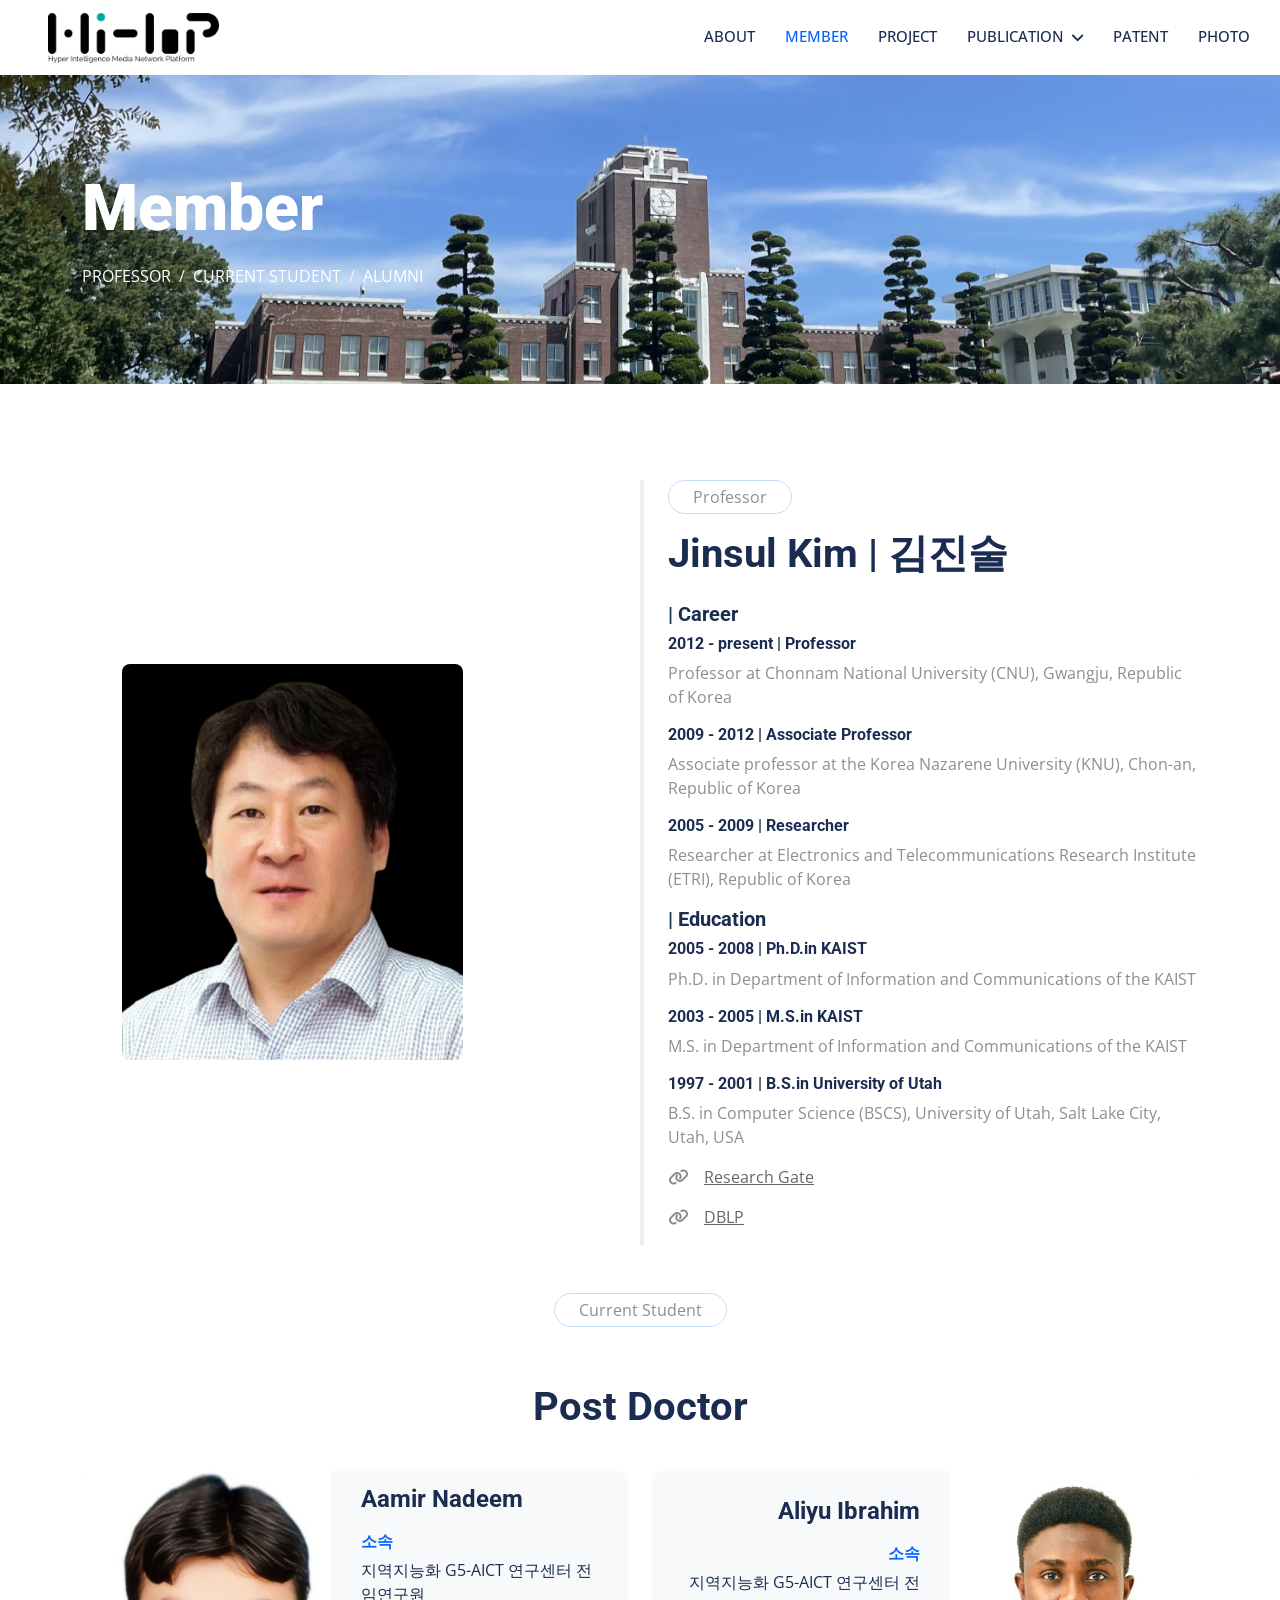
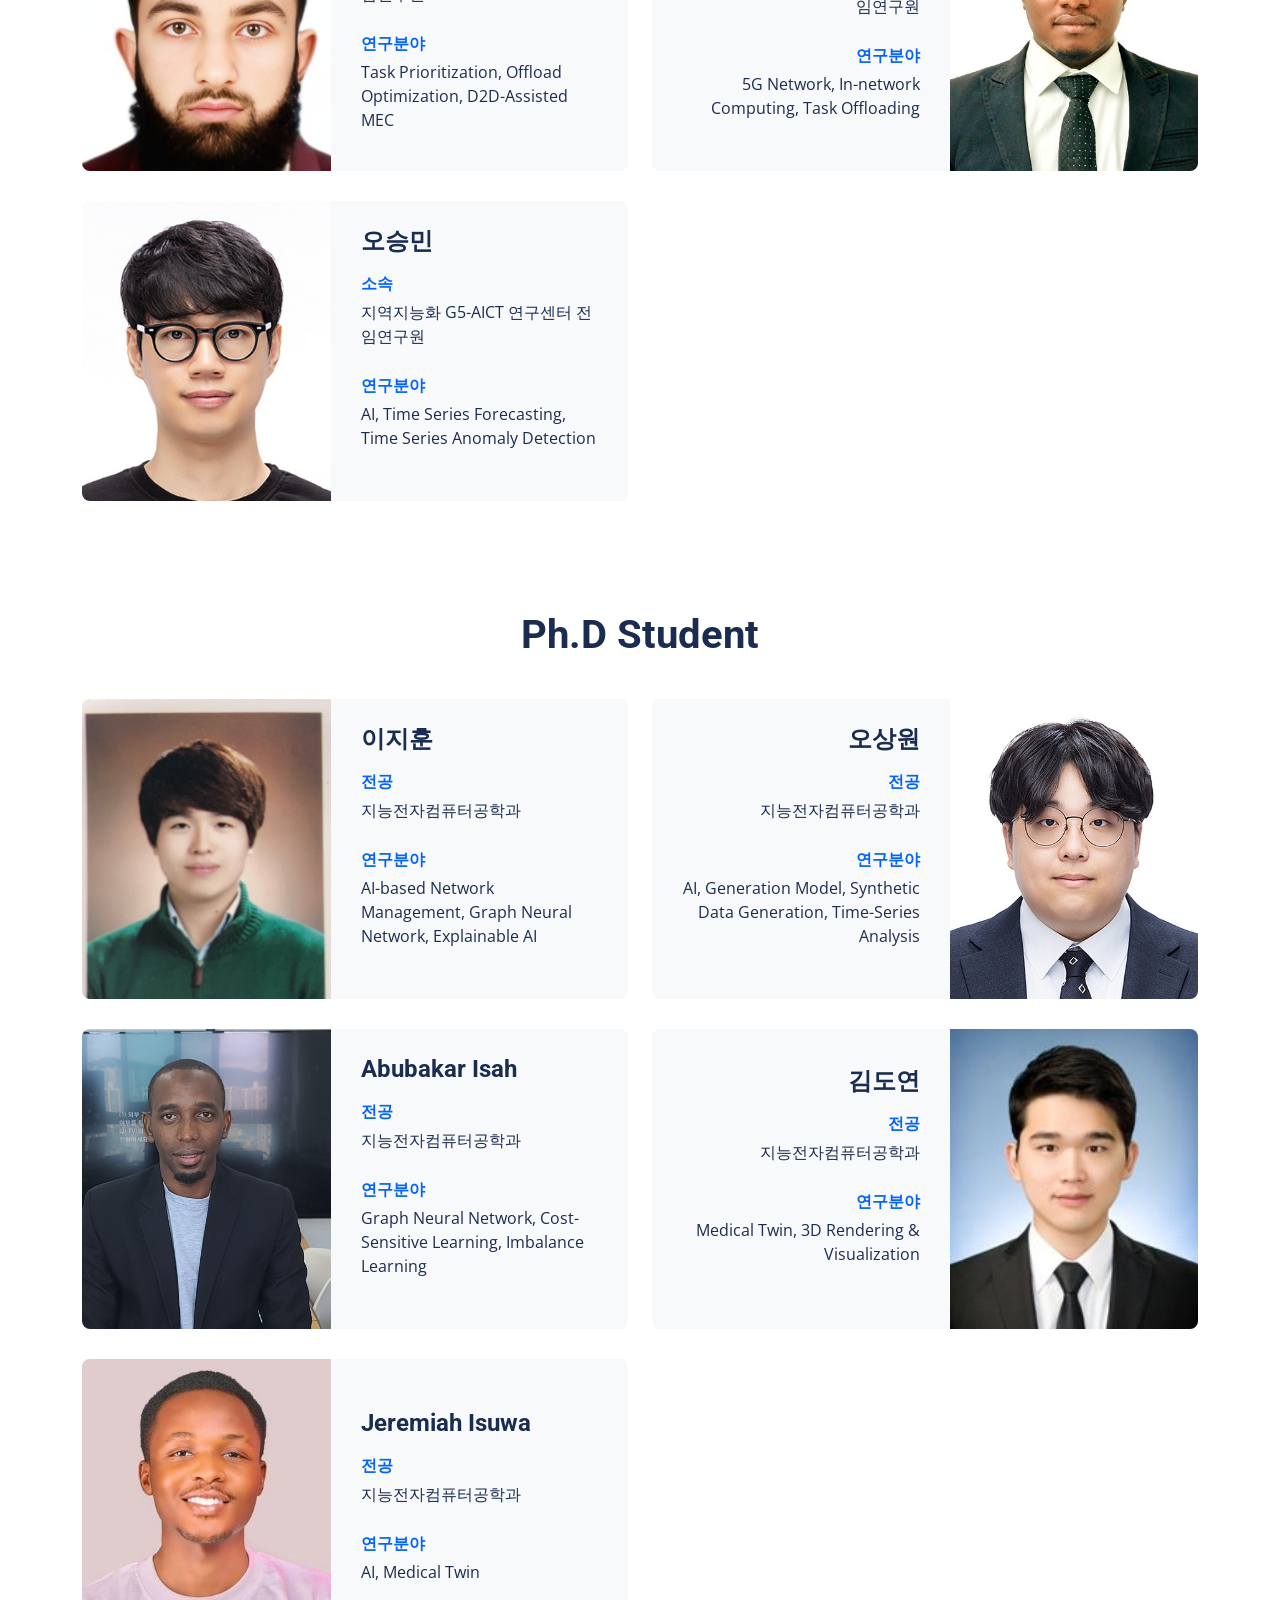
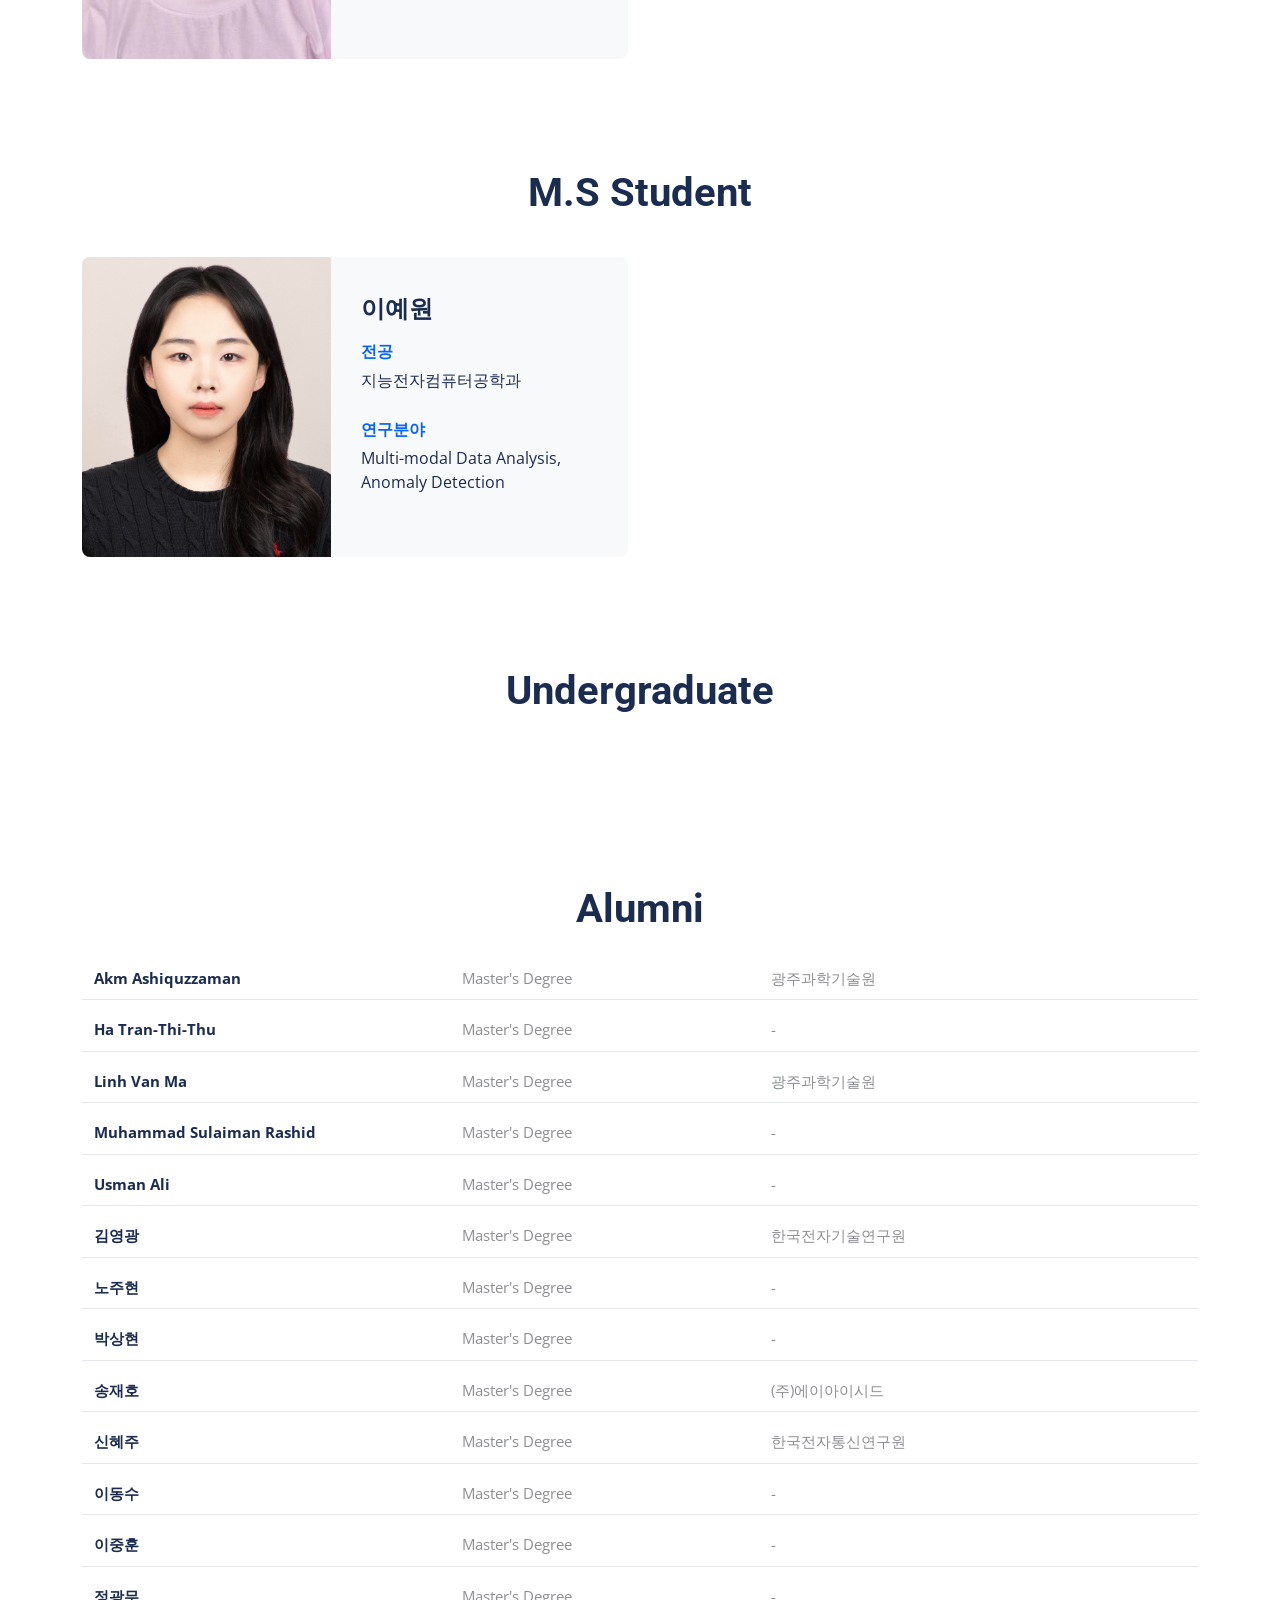
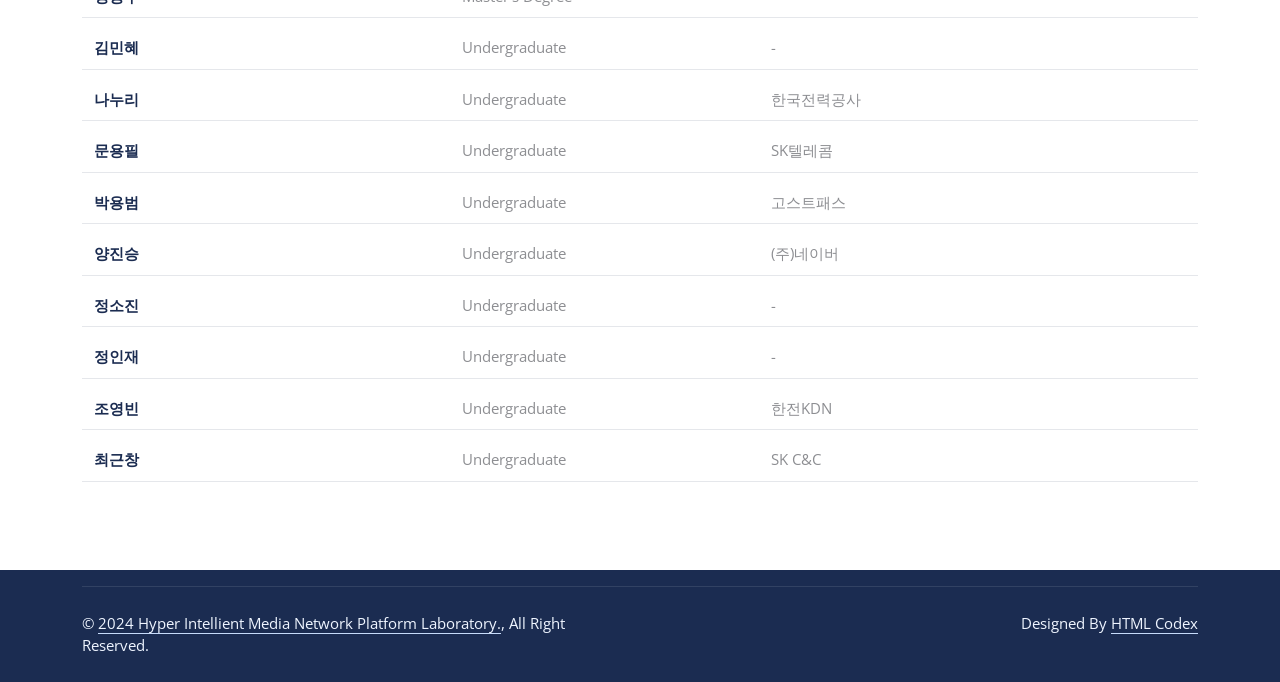
==== commit 65288563: "Publish site" ====
--- a/member.html
+++ b/member.html
@@ -244,7 +244,7 @@
                             </div>
                             <div class="phd-info">
                                 <p class="phd-label">연구분야</p>
-                                <p class="phd-text">Generation Model, Synthetic Data Generation, Time-Series Analysis</p>
+                                <p class="phd-text">AI, Generation Model, Synthetic Data Generation, Time-Series Analysis</p>
                             </div>
                         </div>
                     </div>
